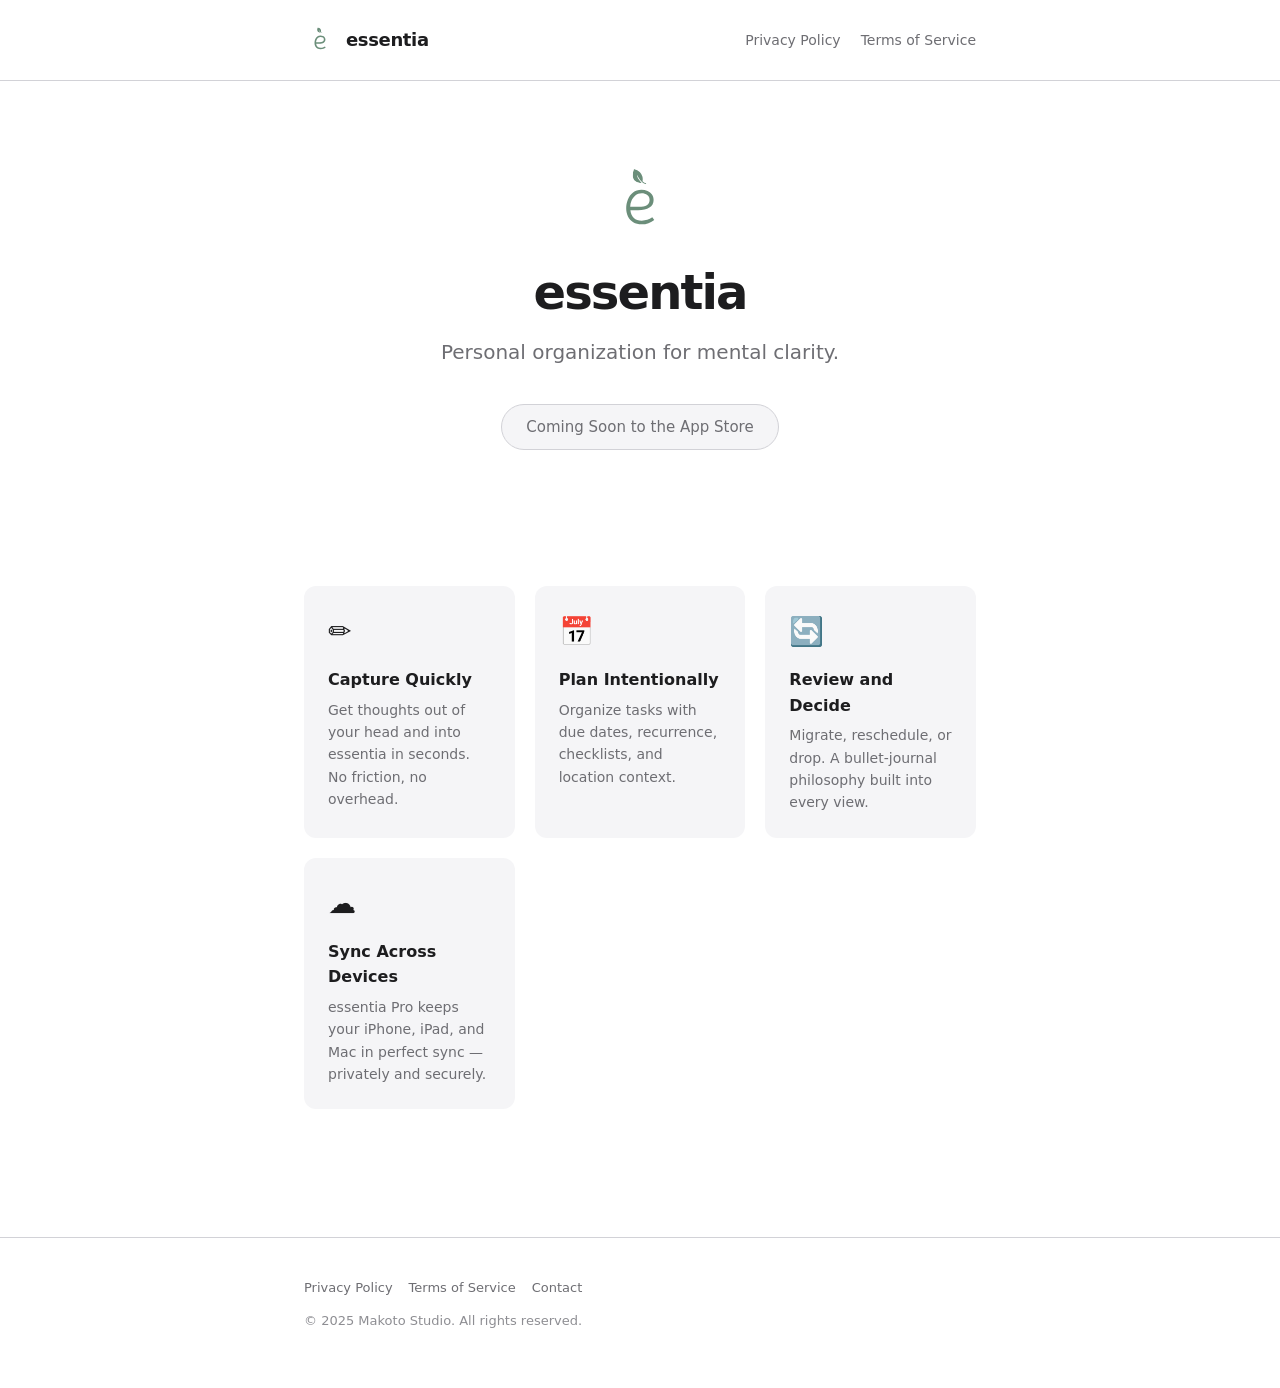
==== index.html @ 68652bc9 "feat: add landing, privacy policy, and terms of service" ====
<!DOCTYPE html>
<html lang="en">
<head>
    <meta charset="UTF-8">
    <meta name="viewport" content="width=device-width, initial-scale=1.0">
    <title>essentia — Personal organization for mental clarity</title>
    <meta name="description" content="essentia is a personal organization app for mental clarity. Capture quickly, plan intentionally, review and decide.">
    <link rel="stylesheet" href="/assets/css/styles.css">
    <meta name="theme-color" content="#6B8E7A" media="(prefers-color-scheme: light)">
    <meta name="theme-color" content="#8FB8A2" media="(prefers-color-scheme: dark)">
</head>
<body>

<header class="site-header">
    <div class="container">
        <a href="/" class="brand">
            <svg class="brand-logo" viewBox="0 0 375 375" xmlns="http://www.w3.org/2000/svg" aria-hidden="true">
                <defs>
                    <clipPath id="hdr-a"><path d="M 153 37 L 218 37 L 218 109 L 153 109 Z" clip-rule="nonzero"/></clipPath>
                    <clipPath id="hdr-b"><path d="M 143.835938 91.449219 L 158.710938 37.203125 L 231.039062 57.035156 L 216.167969 111.28125 Z" clip-rule="nonzero"/></clipPath>
                </defs>
                <g fill="currentColor">
                    <g transform="translate(109.29492, 293.578556)">
                        <path d="M 86.1875 3.140625 C 70.519531 3.140625 57.253906 -0.0976562 46.390625 -6.578125 C 35.523438 -13.054688 27.320312 -21.988281 21.78125 -33.375 C 16.25 -44.769531 13.484375 -57.675781 13.484375 -72.09375 C 13.484375 -86.300781 16.144531 -100.09375 21.46875 -113.46875 C 26.800781 -126.84375 34.847656 -137.8125 45.609375 -146.375 C 56.367188 -154.9375 69.476562 -159.21875 84.9375 -159.21875 C 95.175781 -159.21875 104.679688 -157.234375 113.453125 -153.265625 C 122.234375 -149.296875 129.179688 -143.65625 134.296875 -136.34375 C 139.421875 -129.03125 141.984375 -120.566406 141.984375 -110.953125 C 141.984375 -95.492188 135.398438 -83.53125 122.234375 -75.0625 C 109.078125 -66.601562 90.898438 -62.476562 67.703125 -62.6875 L 33.21875 -63 C 35.101562 -46.90625 40.484375 -34.679688 49.359375 -26.328125 C 58.242188 -17.972656 70.519531 -13.796875 86.1875 -13.796875 C 95.59375 -13.796875 104.316406 -15.097656 112.359375 -17.703125 C 120.410156 -20.316406 128.195312 -24.34375 135.71875 -29.78125 L 145.125 -17.234375 C 137.175781 -10.960938 128.132812 -6 118 -2.34375 C 107.875 1.3125 97.269531 3.140625 86.1875 3.140625 Z M 71.78125 -78.984375 C 106.050781 -78.984375 123.1875 -89.742188 123.1875 -111.265625 C 123.1875 -121.710938 119.578125 -129.492188 112.359375 -134.609375 C 105.148438 -139.734375 96.320312 -142.296875 85.875 -142.296875 C 74.175781 -142.296875 64.300781 -138.953125 56.25 -132.265625 C 48.207031 -125.578125 42.203125 -117.320312 38.234375 -107.5 C 34.265625 -97.6875 32.28125 -88.179688 32.28125 -78.984375 Z"/>
                    </g>
                </g>
                <g clip-path="url(#hdr-a)">
                    <g clip-path="url(#hdr-b)">
                        <path fill="currentColor" d="M 153.945312 59.90625 C 153.421875 67.816406 152.960938 75.175781 157.023438 83.140625 C 161.089844 91.105469 167.441406 95.226562 170.179688 96.925781 C 180.109375 103.167969 190.183594 103.203125 194.546875 102.910156 C 194.710938 102.890156 194.757812 102.714844 194.664062 102.59375 C 190.375 97.992188 187.121094 93.898438 184.8125 90.757812 C 181.253906 85.914062 179.082031 82.972656 177.125 78.535156 C 175.039062 73.773438 174.066406 69.449219 173.648438 66.226562 C 173.609375 66.027344 173.925781 65.921875 173.992188 66.132812 C 176.792969 72.226562 180.808594 79.449219 186.539062 86.886719 C 189.675781 90.949219 192.828125 94.480469 195.847656 97.464844 C 198.765625 101.054688 202.402344 103.984375 206.476562 105.894531 C 209.28125 107.234375 212.273438 108.121094 215.394531 108.53125 C 216.371094 108.671875 217.269531 108.0625 217.527344 107.117188 C 217.542969 107.058594 217.558594 107 217.582031 106.910156 C 217.75 105.847656 216.957031 104.804688 215.855469 104.660156 C 213.160156 104.304688 210.582031 103.53125 208.136719 102.386719 C 204.738281 100.789062 201.683594 98.398438 199.226562 95.441406 C 199.175781 95.394531 199.160156 95.328125 199.179688 95.269531 C 200.433594 89.652344 201.375 80.902344 198.261719 71.199219 C 193.300781 55.632812 181.203125 47.8125 176.5 44.839844 C 169.84375 40.667969 163.527344 38.714844 159.222656 37.757812 C 159.136719 37.730469 159.058594 37.773438 159.007812 37.855469 C 155.355469 47.003906 154.289062 54.828125 153.945312 59.90625 Z" fill-rule="nonzero"/>
                    </g>
                </g>
            </svg>
            <span class="brand-name">essentia</span>
        </a>
        <nav class="site-nav">
            <a href="/privacy">Privacy Policy</a>
            <a href="/terms">Terms of Service</a>
        </nav>
    </div>
</header>

<main>
    <section class="hero">
        <div class="container">
            <svg class="hero-logo" viewBox="0 0 375 375" xmlns="http://www.w3.org/2000/svg" aria-hidden="true">
                <defs>
                    <clipPath id="hero-a"><path d="M 153 37 L 218 37 L 218 109 L 153 109 Z" clip-rule="nonzero"/></clipPath>
                    <clipPath id="hero-b"><path d="M 143.835938 91.449219 L 158.710938 37.203125 L 231.039062 57.035156 L 216.167969 111.28125 Z" clip-rule="nonzero"/></clipPath>
                </defs>
                <g fill="currentColor">
                    <g transform="translate(109.29492, 293.578556)">
                        <path d="M 86.1875 3.140625 C 70.519531 3.140625 57.253906 -0.0976562 46.390625 -6.578125 C 35.523438 -13.054688 27.320312 -21.988281 21.78125 -33.375 C 16.25 -44.769531 13.484375 -57.675781 13.484375 -72.09375 C 13.484375 -86.300781 16.144531 -100.09375 21.46875 -113.46875 C 26.800781 -126.84375 34.847656 -137.8125 45.609375 -146.375 C 56.367188 -154.9375 69.476562 -159.21875 84.9375 -159.21875 C 95.175781 -159.21875 104.679688 -157.234375 113.453125 -153.265625 C 122.234375 -149.296875 129.179688 -143.65625 134.296875 -136.34375 C 139.421875 -129.03125 141.984375 -120.566406 141.984375 -110.953125 C 141.984375 -95.492188 135.398438 -83.53125 122.234375 -75.0625 C 109.078125 -66.601562 90.898438 -62.476562 67.703125 -62.6875 L 33.21875 -63 C 35.101562 -46.90625 40.484375 -34.679688 49.359375 -26.328125 C 58.242188 -17.972656 70.519531 -13.796875 86.1875 -13.796875 C 95.59375 -13.796875 104.316406 -15.097656 112.359375 -17.703125 C 120.410156 -20.316406 128.195312 -24.34375 135.71875 -29.78125 L 145.125 -17.234375 C 137.175781 -10.960938 128.132812 -6 118 -2.34375 C 107.875 1.3125 97.269531 3.140625 86.1875 3.140625 Z M 71.78125 -78.984375 C 106.050781 -78.984375 123.1875 -89.742188 123.1875 -111.265625 C 123.1875 -121.710938 119.578125 -129.492188 112.359375 -134.609375 C 105.148438 -139.734375 96.320312 -142.296875 85.875 -142.296875 C 74.175781 -142.296875 64.300781 -138.953125 56.25 -132.265625 C 48.207031 -125.578125 42.203125 -117.320312 38.234375 -107.5 C 34.265625 -97.6875 32.28125 -88.179688 32.28125 -78.984375 Z"/>
                    </g>
                </g>
                <g clip-path="url(#hero-a)">
                    <g clip-path="url(#hero-b)">
                        <path fill="currentColor" d="M 153.945312 59.90625 C 153.421875 67.816406 152.960938 75.175781 157.023438 83.140625 C 161.089844 91.105469 167.441406 95.226562 170.179688 96.925781 C 180.109375 103.167969 190.183594 103.203125 194.546875 102.910156 C 194.710938 102.890156 194.757812 102.714844 194.664062 102.59375 C 190.375 97.992188 187.121094 93.898438 184.8125 90.757812 C 181.253906 85.914062 179.082031 82.972656 177.125 78.535156 C 175.039062 73.773438 174.066406 69.449219 173.648438 66.226562 C 173.609375 66.027344 173.925781 65.921875 173.992188 66.132812 C 176.792969 72.226562 180.808594 79.449219 186.539062 86.886719 C 189.675781 90.949219 192.828125 94.480469 195.847656 97.464844 C 198.765625 101.054688 202.402344 103.984375 206.476562 105.894531 C 209.28125 107.234375 212.273438 108.121094 215.394531 108.53125 C 216.371094 108.671875 217.269531 108.0625 217.527344 107.117188 C 217.542969 107.058594 217.558594 107 217.582031 106.910156 C 217.75 105.847656 216.957031 104.804688 215.855469 104.660156 C 213.160156 104.304688 210.582031 103.53125 208.136719 102.386719 C 204.738281 100.789062 201.683594 98.398438 199.226562 95.441406 C 199.175781 95.394531 199.160156 95.328125 199.179688 95.269531 C 200.433594 89.652344 201.375 80.902344 198.261719 71.199219 C 193.300781 55.632812 181.203125 47.8125 176.5 44.839844 C 169.84375 40.667969 163.527344 38.714844 159.222656 37.757812 C 159.136719 37.730469 159.058594 37.773438 159.007812 37.855469 C 155.355469 47.003906 154.289062 54.828125 153.945312 59.90625 Z" fill-rule="nonzero"/>
                    </g>
                </g>
            </svg>

            <h1 class="hero-title">essentia</h1>
            <p class="hero-tagline">Personal organization for mental clarity.</p>

            <span class="coming-soon">Coming Soon to the App Store</span>
        </div>
    </section>

    <section class="features">
        <div class="container">
            <div class="features-grid">
                <div class="feature-card">
                    <span class="feature-icon">&#9999;&#65039;</span>
                    <p class="feature-title">Capture Quickly</p>
                    <p class="feature-desc">Get thoughts out of your head and into essentia in seconds. No friction, no overhead.</p>
                </div>
                <div class="feature-card">
                    <span class="feature-icon">&#128197;</span>
                    <p class="feature-title">Plan Intentionally</p>
                    <p class="feature-desc">Organize tasks with due dates, recurrence, checklists, and location context.</p>
                </div>
                <div class="feature-card">
                    <span class="feature-icon">&#128260;</span>
                    <p class="feature-title">Review and Decide</p>
                    <p class="feature-desc">Migrate, reschedule, or drop. A bullet-journal philosophy built into every view.</p>
                </div>
                <div class="feature-card">
                    <span class="feature-icon">&#9729;&#65039;</span>
                    <p class="feature-title">Sync Across Devices</p>
                    <p class="feature-desc">essentia Pro keeps your iPhone, iPad, and Mac in perfect sync — privately and securely.</p>
                </div>
            </div>
        </div>
    </section>
</main>

<footer class="site-footer">
    <div class="container">
        <div class="footer-links">
            <a href="/privacy">Privacy Policy</a>
            <a href="/terms">Terms of Service</a>
            <a href="mailto:developer@makotostudio.dev">Contact</a>
        </div>
        <p class="footer-copy">&copy; 2025 Makoto Studio. All rights reserved.</p>
    </div>
</footer>

</body>
</html>
---- assets/css/styles.css ----
/* essentia — shared styles */

:root {
    --accent: #6B8E7A;
    --accent-hover: #587566;
    --bg: #FFFFFF;
    --bg-secondary: #F5F5F7;
    --text-primary: #1D1D1F;
    --text-secondary: #6E6E73;
    --text-tertiary: #8E8E93;
    --border: #D2D2D7;
    --link: #6B8E7A;
    --max-width: 720px;
    --radius: 12px;
    --radius-sm: 8px;
}

@media (prefers-color-scheme: dark) {
    :root {
        --accent: #8FB8A2;
        --accent-hover: #A5CABA;
        --bg: #000000;
        --bg-secondary: #1C1C1E;
        --text-primary: #F5F5F7;
        --text-secondary: #A1A1A6;
        --text-tertiary: #6E6E73;
        --border: #38383A;
        --link: #8FB8A2;
    }
}

*, *::before, *::after {
    box-sizing: border-box;
    margin: 0;
    padding: 0;
}

html {
    font-size: 16px;
    -webkit-text-size-adjust: 100%;
}

body {
    font-family: -apple-system, BlinkMacSystemFont, "SF Pro Text", system-ui, sans-serif;
    background-color: var(--bg);
    color: var(--text-primary);
    line-height: 1.6;
    min-height: 100vh;
}

/* Layout */

.container {
    max-width: var(--max-width);
    margin: 0 auto;
    padding: 0 24px;
}

/* Header */

.site-header {
    padding: 24px 0;
    border-bottom: 1px solid var(--border);
}

.site-header .container {
    display: flex;
    align-items: center;
    justify-content: space-between;
    flex-wrap: wrap;
    gap: 12px;
}

.brand {
    display: flex;
    align-items: center;
    gap: 10px;
    text-decoration: none;
    color: var(--text-primary);
}

.brand-logo {
    width: 32px;
    height: 32px;
    color: var(--accent);
    flex-shrink: 0;
}

.brand-name {
    font-size: 1.125rem;
    font-weight: 600;
    letter-spacing: -0.02em;
}

.site-nav {
    display: flex;
    align-items: center;
    gap: 20px;
}

.site-nav a {
    font-size: 0.875rem;
    color: var(--text-secondary);
    text-decoration: none;
    transition: color 0.15s;
}

.site-nav a:hover {
    color: var(--accent);
}

/* Footer */

.site-footer {
    padding: 40px 0;
    border-top: 1px solid var(--border);
    margin-top: 64px;
}

.site-footer .container {
    display: flex;
    flex-direction: column;
    gap: 12px;
}

.footer-links {
    display: flex;
    flex-wrap: wrap;
    gap: 16px;
}

.footer-links a {
    font-size: 0.8125rem;
    color: var(--text-secondary);
    text-decoration: none;
    transition: color 0.15s;
}

.footer-links a:hover {
    color: var(--accent);
}

.footer-copy {
    font-size: 0.8125rem;
    color: var(--text-tertiary);
}

/* Typography */

h1 {
    font-size: 2.25rem;
    font-weight: 700;
    line-height: 1.15;
    letter-spacing: -0.03em;
    color: var(--text-primary);
}

h2 {
    font-size: 1.375rem;
    font-weight: 600;
    letter-spacing: -0.02em;
    color: var(--text-primary);
    margin-top: 2.5rem;
    margin-bottom: 0.75rem;
}

h3 {
    font-size: 1.0625rem;
    font-weight: 600;
    color: var(--text-primary);
    margin-top: 1.5rem;
    margin-bottom: 0.5rem;
}

p {
    color: var(--text-secondary);
    margin-bottom: 1rem;
}

a {
    color: var(--link);
    text-decoration: underline;
    text-decoration-color: transparent;
    transition: text-decoration-color 0.15s, color 0.15s;
}

a:hover {
    text-decoration-color: var(--link);
}

ul, ol {
    padding-left: 1.5rem;
    color: var(--text-secondary);
    margin-bottom: 1rem;
}

li {
    margin-bottom: 0.375rem;
}

/* Tables */

.table-wrap {
    overflow-x: auto;
    -webkit-overflow-scrolling: touch;
    margin: 1rem 0;
    border-radius: var(--radius-sm);
    border: 1px solid var(--border);
}

table {
    width: 100%;
    border-collapse: collapse;
    font-size: 0.875rem;
}

thead {
    background-color: var(--bg-secondary);
}

th {
    text-align: left;
    padding: 10px 14px;
    font-weight: 600;
    color: var(--text-primary);
    white-space: nowrap;
    border-bottom: 1px solid var(--border);
}

td {
    padding: 10px 14px;
    color: var(--text-secondary);
    border-bottom: 1px solid var(--border);
    vertical-align: top;
}

tr:last-child td {
    border-bottom: none;
}

/* Legal page specific */

.legal-header {
    padding: 48px 0 32px;
}

.legal-meta {
    font-size: 0.875rem;
    color: var(--text-tertiary);
    margin-top: 8px;
    margin-bottom: 0;
}

.legal-content {
    padding-bottom: 24px;
}

.legal-content > section {
    margin-bottom: 2rem;
}

/* Landing page specific */

.hero {
    padding: 80px 0 64px;
    text-align: center;
}

.hero-logo {
    width: 80px;
    height: 80px;
    color: var(--accent);
    margin: 0 auto 24px;
    display: block;
}

.hero-title {
    font-size: 3rem;
    font-weight: 700;
    letter-spacing: -0.04em;
    margin-bottom: 16px;
}

.hero-tagline {
    font-size: 1.25rem;
    color: var(--text-secondary);
    max-width: 480px;
    margin: 0 auto 36px;
}

.badge-appstore {
    display: inline-block;
    text-decoration: none;
}

.badge-appstore svg {
    height: 44px;
    width: auto;
}

.coming-soon {
    display: inline-block;
    padding: 10px 24px;
    background-color: var(--bg-secondary);
    border: 1px solid var(--border);
    border-radius: 24px;
    font-size: 0.9375rem;
    font-weight: 500;
    color: var(--text-secondary);
    text-decoration: none;
}

.features {
    padding: 32px 0 64px;
}

.features-grid {
    display: grid;
    grid-template-columns: repeat(auto-fit, minmax(200px, 1fr));
    gap: 20px;
    margin-top: 40px;
}

.feature-card {
    background-color: var(--bg-secondary);
    border-radius: var(--radius);
    padding: 24px;
}

.feature-icon {
    font-size: 1.75rem;
    margin-bottom: 12px;
    display: block;
}

.feature-title {
    font-size: 1rem;
    font-weight: 600;
    color: var(--text-primary);
    margin-bottom: 6px;
}

.feature-desc {
    font-size: 0.875rem;
    color: var(--text-secondary);
    margin-bottom: 0;
}

/* Responsive */

@media (max-width: 480px) {
    h1 {
        font-size: 1.75rem;
    }

    .hero-title {
        font-size: 2.25rem;
    }

    .hero-tagline {
        font-size: 1.0625rem;
    }

    .site-header .container {
        justify-content: flex-start;
    }
}
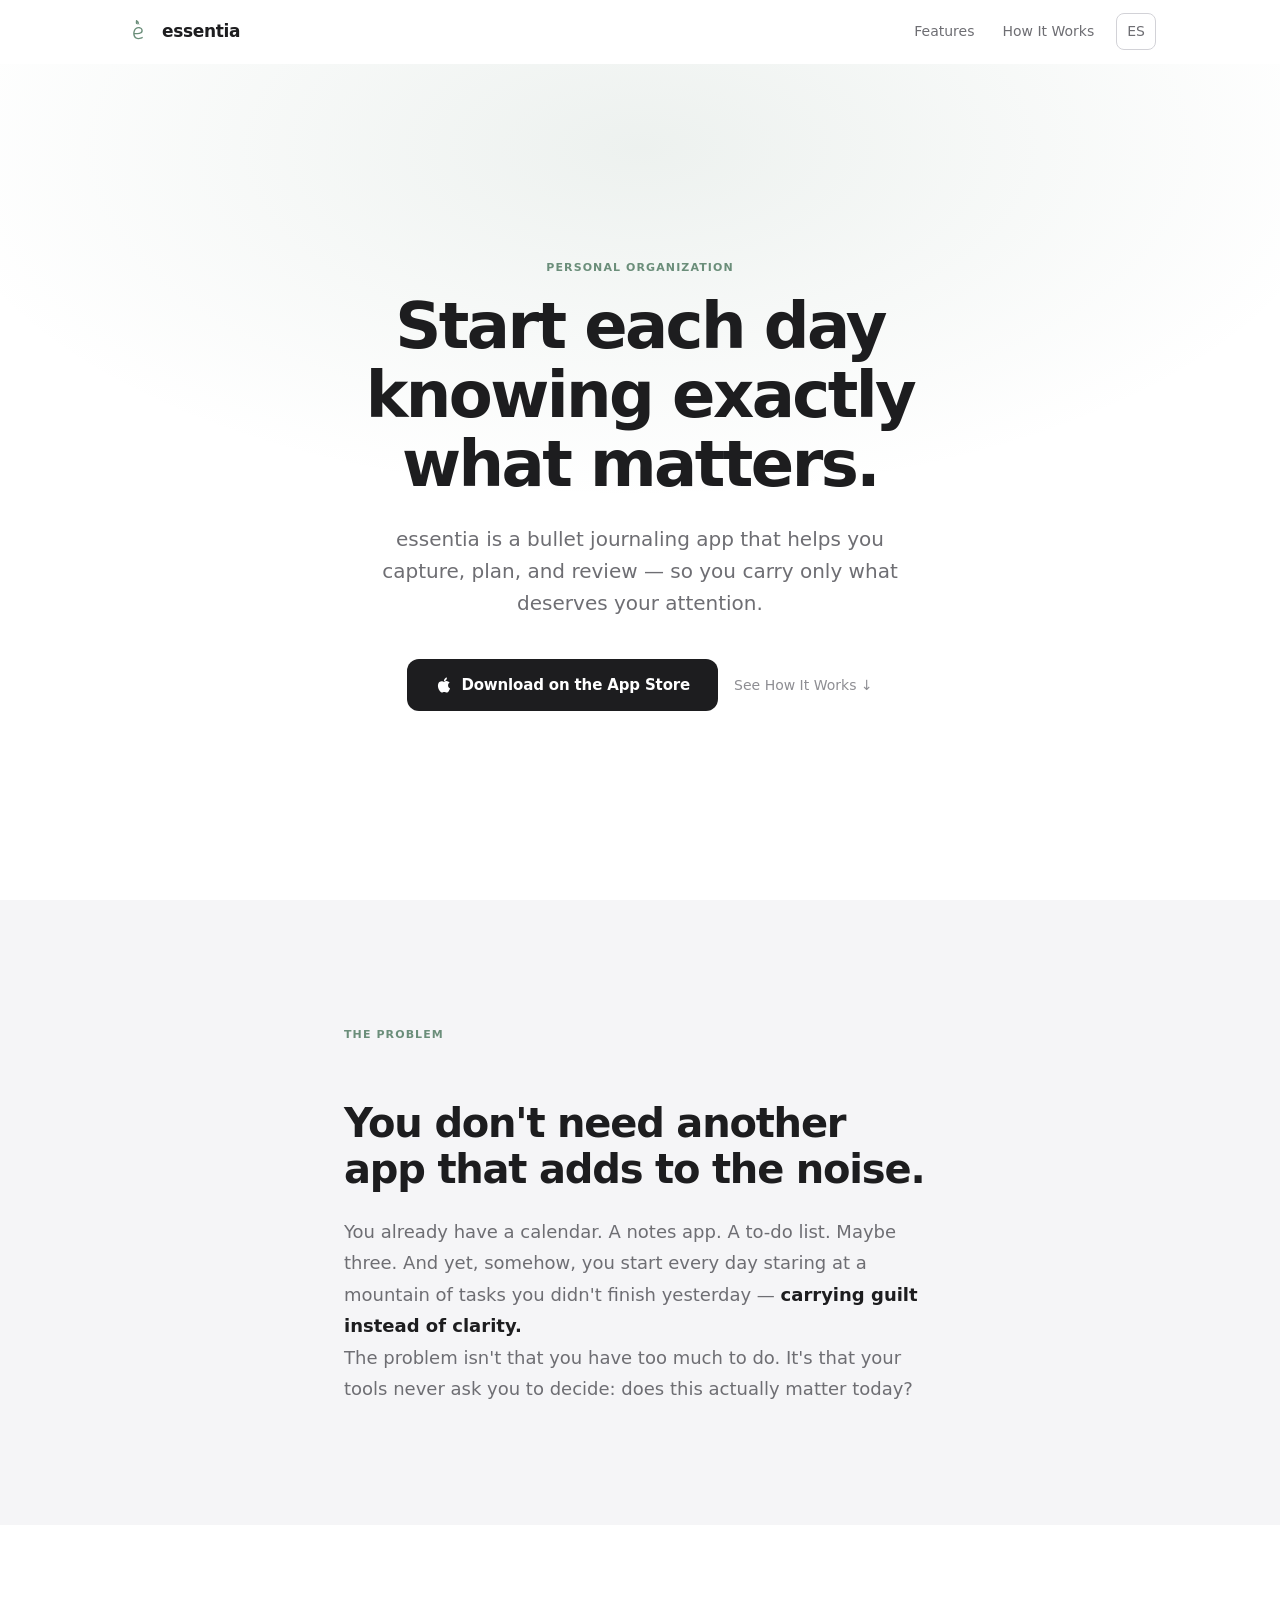
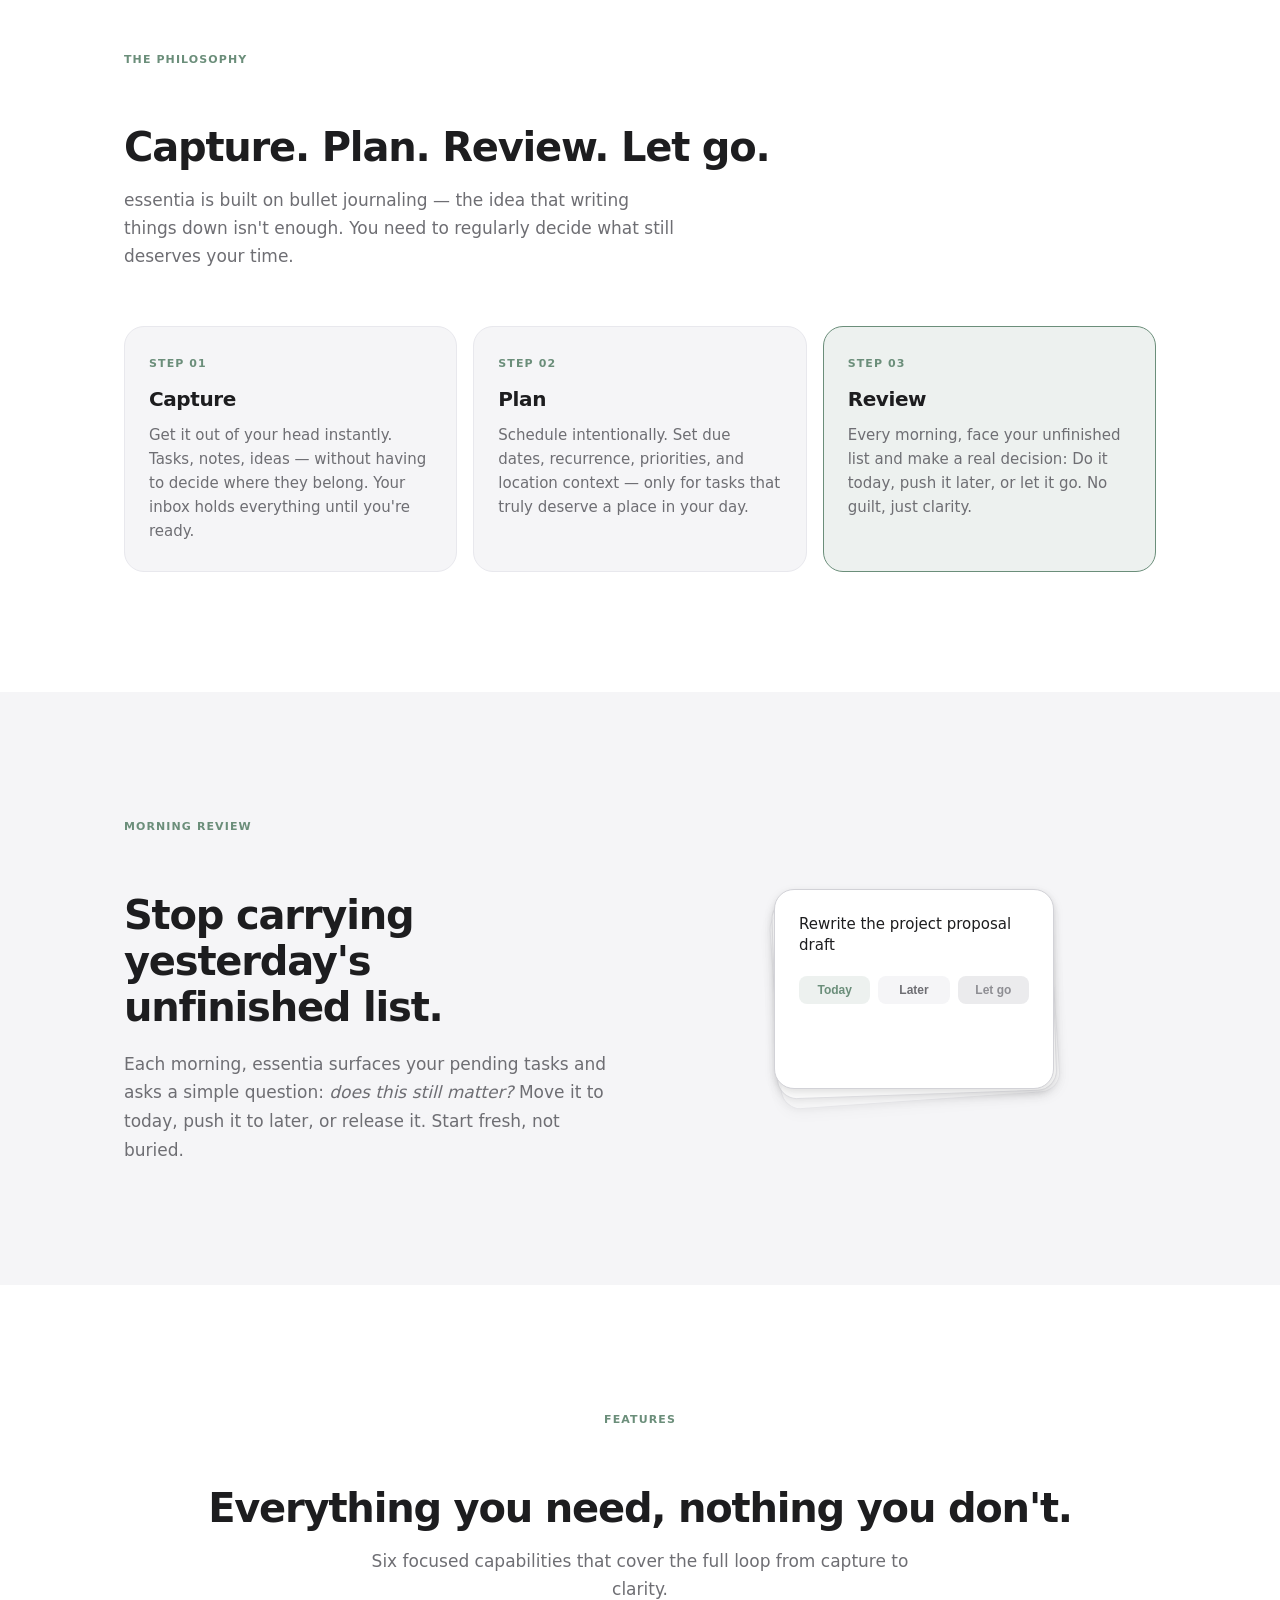
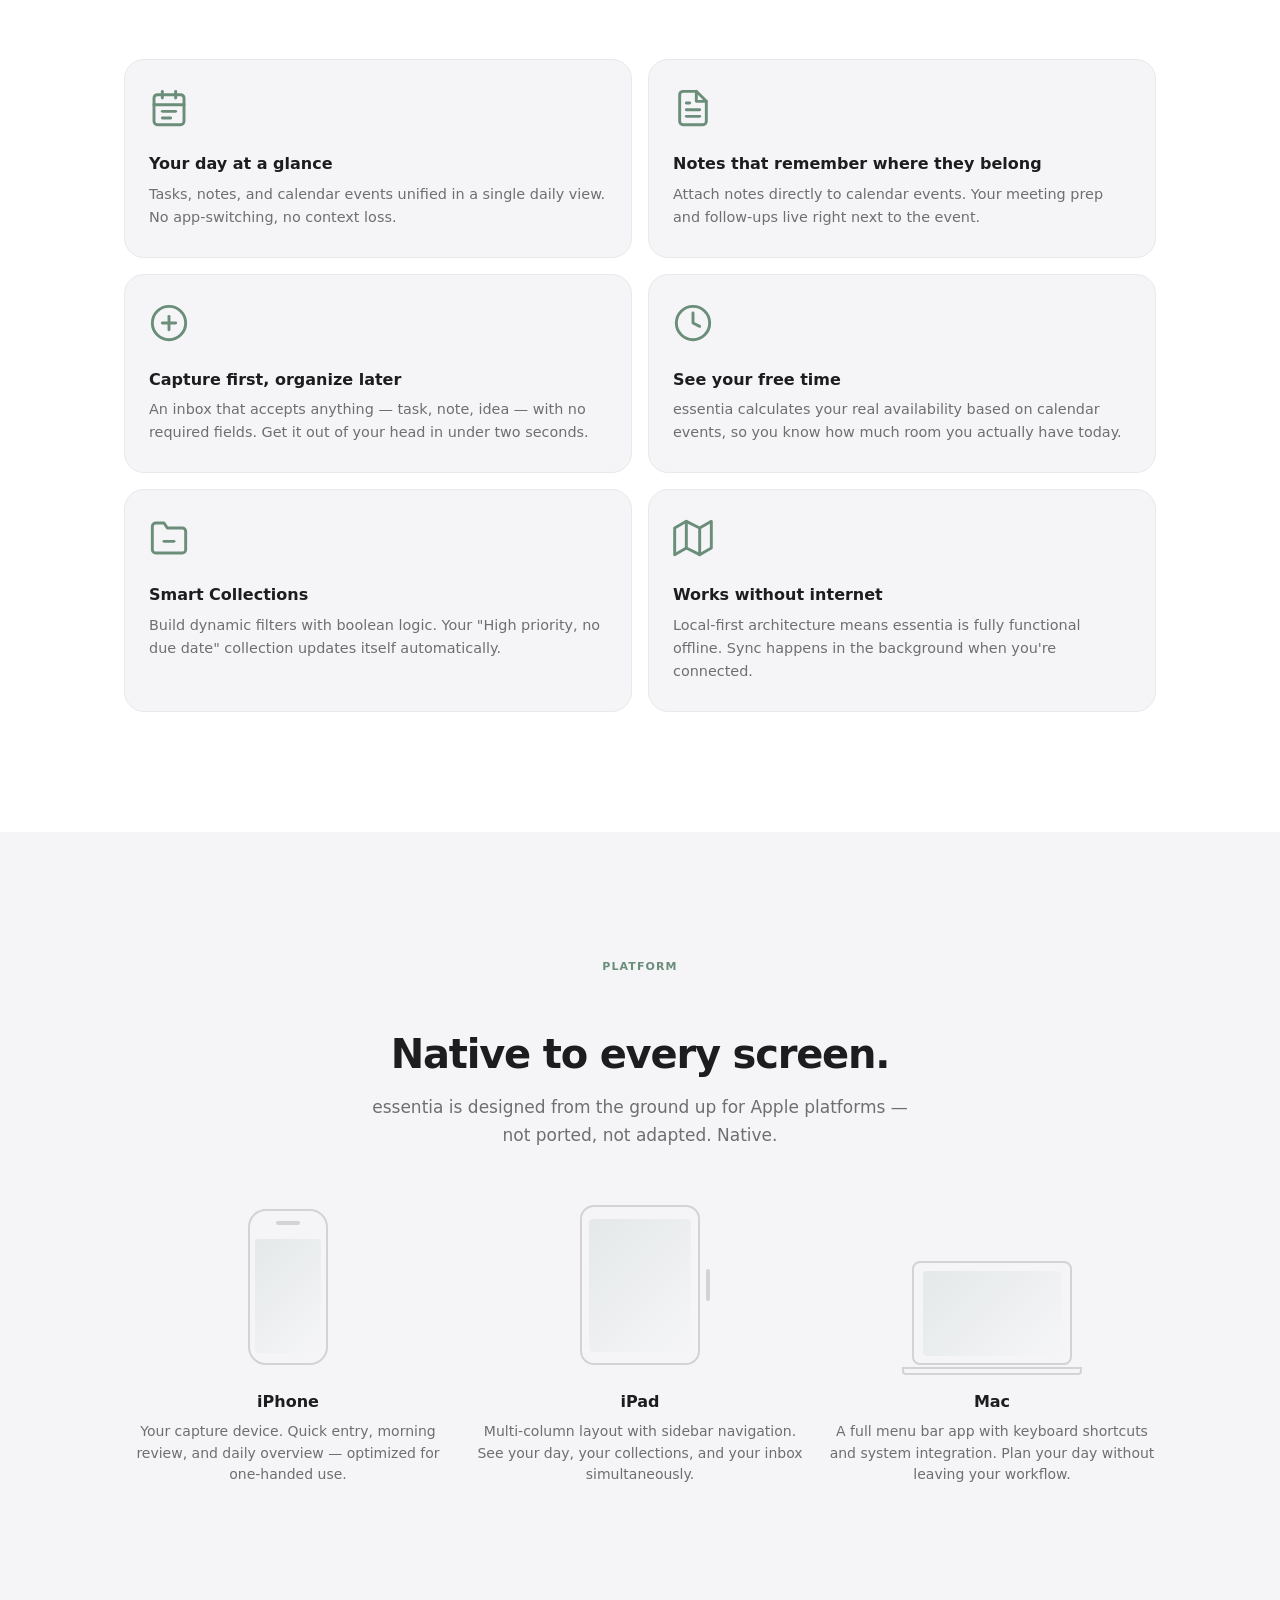
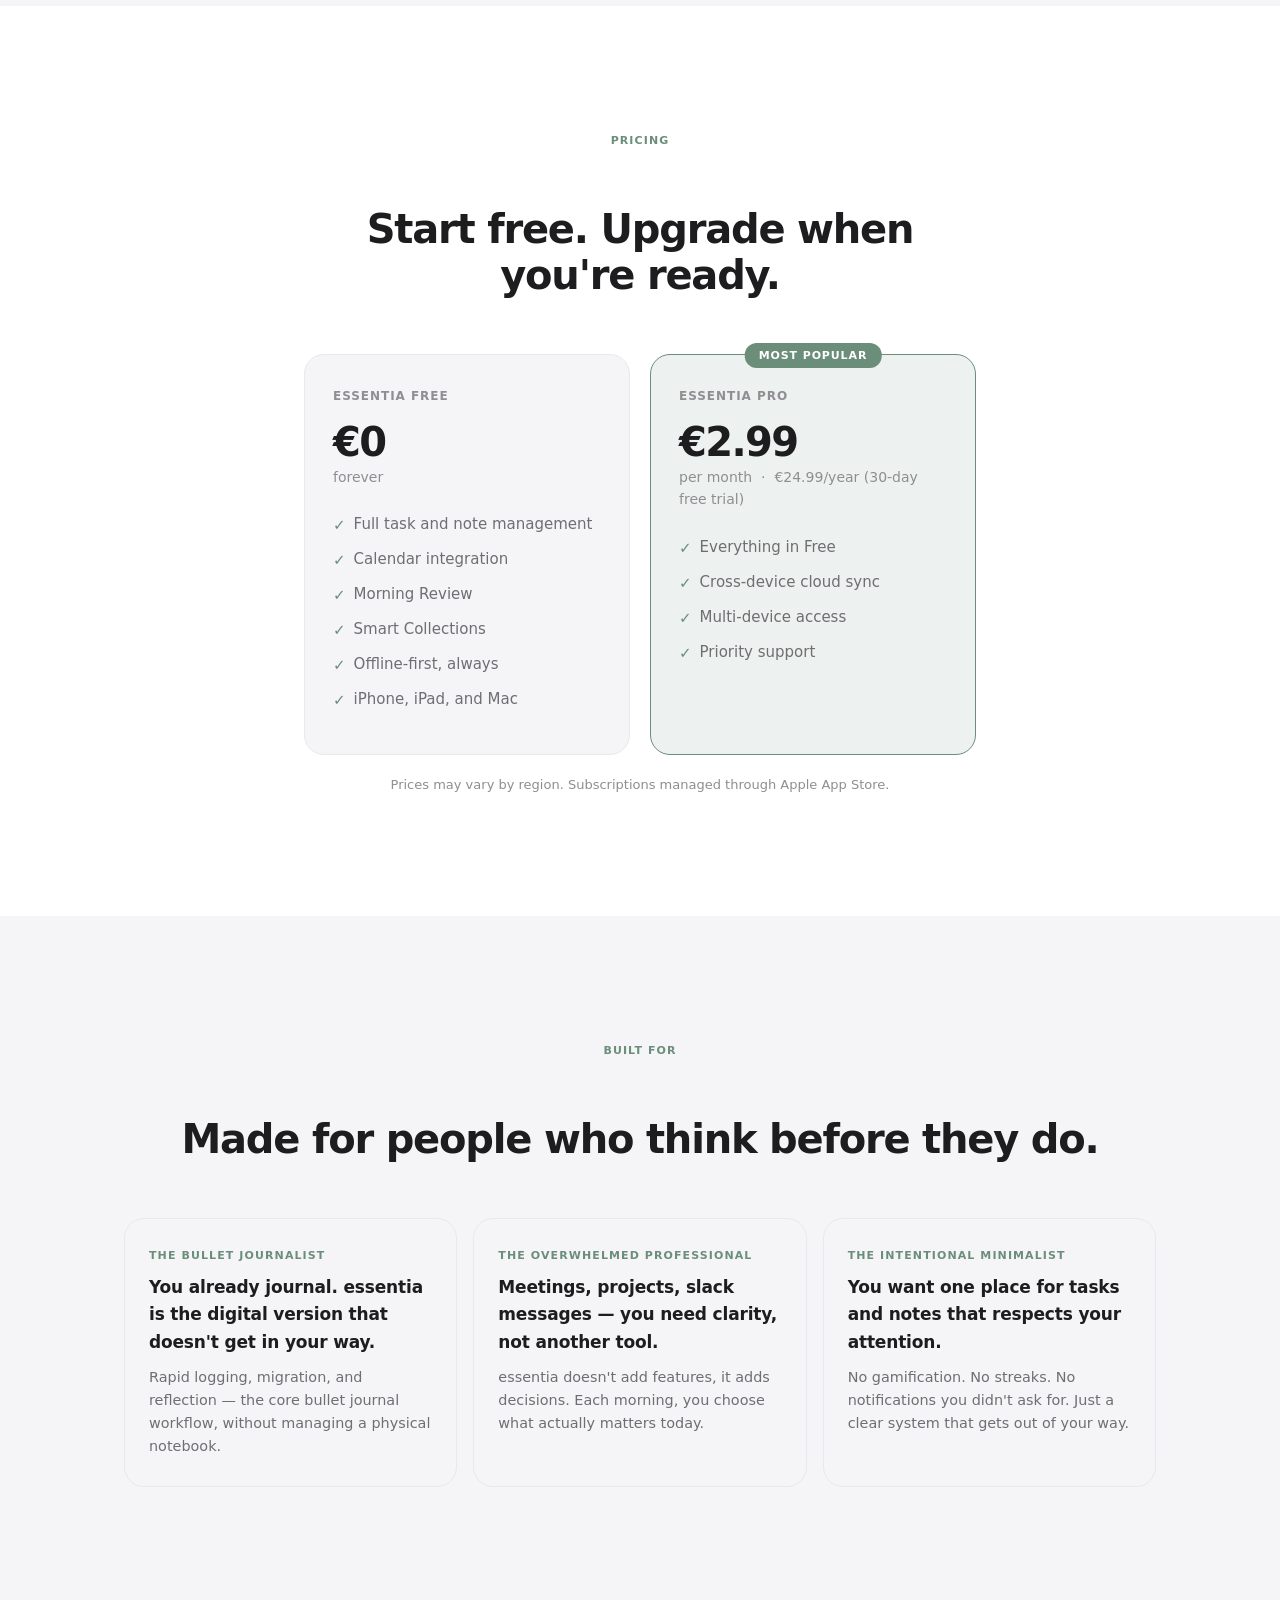
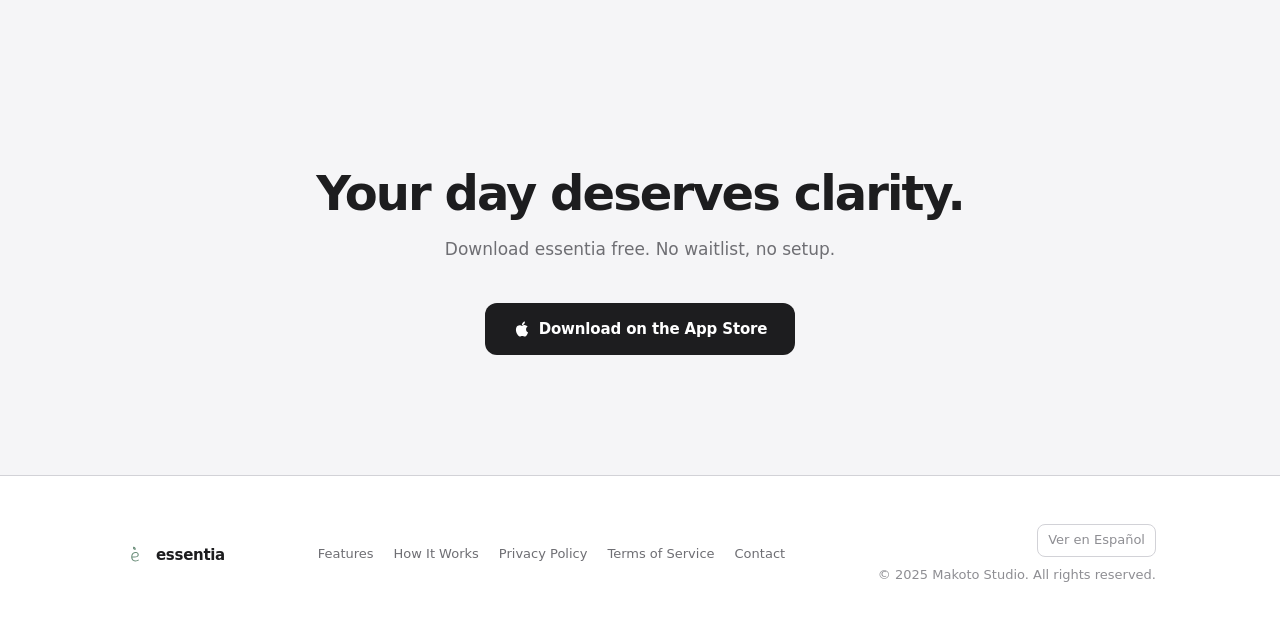
==== commit 5a220cbd: "redesign: full landing page with bilingual support (EN/ES) - Replace placeholder landing with a full" ====
--- a/index.html
+++ b/index.html
@@ -3,107 +3,16 @@
 <head>
     <meta charset="UTF-8">
     <meta name="viewport" content="width=device-width, initial-scale=1.0">
-    <title>essentia — Personal organization for mental clarity</title>
-    <meta name="description" content="essentia is a personal organization app for mental clarity. Capture quickly, plan intentionally, review and decide.">
-    <link rel="stylesheet" href="/assets/css/styles.css">
-    <meta name="theme-color" content="#6B8E7A" media="(prefers-color-scheme: light)">
-    <meta name="theme-color" content="#8FB8A2" media="(prefers-color-scheme: dark)">
+    <title>essentia</title>
+    <script>
+        var lang = (navigator.language || navigator.userLanguage || 'en').toLowerCase();
+        location.replace(lang.startsWith('es') ? '/es/' : '/en/');
+    </script>
+    <noscript>
+        <meta http-equiv="refresh" content="0;url=/en/">
+    </noscript>
 </head>
 <body>
-
-<header class="site-header">
-    <div class="container">
-        <a href="/" class="brand">
-            <svg class="brand-logo" viewBox="0 0 375 375" xmlns="http://www.w3.org/2000/svg" aria-hidden="true">
-                <defs>
-                    <clipPath id="hdr-a"><path d="M 153 37 L 218 37 L 218 109 L 153 109 Z" clip-rule="nonzero"/></clipPath>
-                    <clipPath id="hdr-b"><path d="M 143.835938 91.449219 L 158.710938 37.203125 L 231.039062 57.035156 L 216.167969 111.28125 Z" clip-rule="nonzero"/></clipPath>
-                </defs>
-                <g fill="currentColor">
-                    <g transform="translate(109.29492, 293.578556)">
-                        <path d="M 86.1875 3.140625 C 70.519531 3.140625 57.253906 -0.0976562 46.390625 -6.578125 C 35.523438 -13.054688 27.320312 -21.988281 21.78125 -33.375 C 16.25 -44.769531 13.484375 -57.675781 13.484375 -72.09375 C 13.484375 -86.300781 16.144531 -100.09375 21.46875 -113.46875 C 26.800781 -126.84375 34.847656 -137.8125 45.609375 -146.375 C 56.367188 -154.9375 69.476562 -159.21875 84.9375 -159.21875 C 95.175781 -159.21875 104.679688 -157.234375 113.453125 -153.265625 C 122.234375 -149.296875 129.179688 -143.65625 134.296875 -136.34375 C 139.421875 -129.03125 141.984375 -120.566406 141.984375 -110.953125 C 141.984375 -95.492188 135.398438 -83.53125 122.234375 -75.0625 C 109.078125 -66.601562 90.898438 -62.476562 67.703125 -62.6875 L 33.21875 -63 C 35.101562 -46.90625 40.484375 -34.679688 49.359375 -26.328125 C 58.242188 -17.972656 70.519531 -13.796875 86.1875 -13.796875 C 95.59375 -13.796875 104.316406 -15.097656 112.359375 -17.703125 C 120.410156 -20.316406 128.195312 -24.34375 135.71875 -29.78125 L 145.125 -17.234375 C 137.175781 -10.960938 128.132812 -6 118 -2.34375 C 107.875 1.3125 97.269531 3.140625 86.1875 3.140625 Z M 71.78125 -78.984375 C 106.050781 -78.984375 123.1875 -89.742188 123.1875 -111.265625 C 123.1875 -121.710938 119.578125 -129.492188 112.359375 -134.609375 C 105.148438 -139.734375 96.320312 -142.296875 85.875 -142.296875 C 74.175781 -142.296875 64.300781 -138.953125 56.25 -132.265625 C 48.207031 -125.578125 42.203125 -117.320312 38.234375 -107.5 C 34.265625 -97.6875 32.28125 -88.179688 32.28125 -78.984375 Z"/>
-                    </g>
-                </g>
-                <g clip-path="url(#hdr-a)">
-                    <g clip-path="url(#hdr-b)">
-                        <path fill="currentColor" d="M 153.945312 59.90625 C 153.421875 67.816406 152.960938 75.175781 157.023438 83.140625 C 161.089844 91.105469 167.441406 95.226562 170.179688 96.925781 C 180.109375 103.167969 190.183594 103.203125 194.546875 102.910156 C 194.710938 102.890156 194.757812 102.714844 194.664062 102.59375 C 190.375 97.992188 187.121094 93.898438 184.8125 90.757812 C 181.253906 85.914062 179.082031 82.972656 177.125 78.535156 C 175.039062 73.773438 174.066406 69.449219 173.648438 66.226562 C 173.609375 66.027344 173.925781 65.921875 173.992188 66.132812 C 176.792969 72.226562 180.808594 79.449219 186.539062 86.886719 C 189.675781 90.949219 192.828125 94.480469 195.847656 97.464844 C 198.765625 101.054688 202.402344 103.984375 206.476562 105.894531 C 209.28125 107.234375 212.273438 108.121094 215.394531 108.53125 C 216.371094 108.671875 217.269531 108.0625 217.527344 107.117188 C 217.542969 107.058594 217.558594 107 217.582031 106.910156 C 217.75 105.847656 216.957031 104.804688 215.855469 104.660156 C 213.160156 104.304688 210.582031 103.53125 208.136719 102.386719 C 204.738281 100.789062 201.683594 98.398438 199.226562 95.441406 C 199.175781 95.394531 199.160156 95.328125 199.179688 95.269531 C 200.433594 89.652344 201.375 80.902344 198.261719 71.199219 C 193.300781 55.632812 181.203125 47.8125 176.5 44.839844 C 169.84375 40.667969 163.527344 38.714844 159.222656 37.757812 C 159.136719 37.730469 159.058594 37.773438 159.007812 37.855469 C 155.355469 47.003906 154.289062 54.828125 153.945312 59.90625 Z" fill-rule="nonzero"/>
-                    </g>
-                </g>
-            </svg>
-            <span class="brand-name">essentia</span>
-        </a>
-        <nav class="site-nav">
-            <a href="/privacy">Privacy Policy</a>
-            <a href="/terms">Terms of Service</a>
-        </nav>
-    </div>
-</header>
-
-<main>
-    <section class="hero">
-        <div class="container">
-            <svg class="hero-logo" viewBox="0 0 375 375" xmlns="http://www.w3.org/2000/svg" aria-hidden="true">
-                <defs>
-                    <clipPath id="hero-a"><path d="M 153 37 L 218 37 L 218 109 L 153 109 Z" clip-rule="nonzero"/></clipPath>
-                    <clipPath id="hero-b"><path d="M 143.835938 91.449219 L 158.710938 37.203125 L 231.039062 57.035156 L 216.167969 111.28125 Z" clip-rule="nonzero"/></clipPath>
-                </defs>
-                <g fill="currentColor">
-                    <g transform="translate(109.29492, 293.578556)">
-                        <path d="M 86.1875 3.140625 C 70.519531 3.140625 57.253906 -0.0976562 46.390625 -6.578125 C 35.523438 -13.054688 27.320312 -21.988281 21.78125 -33.375 C 16.25 -44.769531 13.484375 -57.675781 13.484375 -72.09375 C 13.484375 -86.300781 16.144531 -100.09375 21.46875 -113.46875 C 26.800781 -126.84375 34.847656 -137.8125 45.609375 -146.375 C 56.367188 -154.9375 69.476562 -159.21875 84.9375 -159.21875 C 95.175781 -159.21875 104.679688 -157.234375 113.453125 -153.265625 C 122.234375 -149.296875 129.179688 -143.65625 134.296875 -136.34375 C 139.421875 -129.03125 141.984375 -120.566406 141.984375 -110.953125 C 141.984375 -95.492188 135.398438 -83.53125 122.234375 -75.0625 C 109.078125 -66.601562 90.898438 -62.476562 67.703125 -62.6875 L 33.21875 -63 C 35.101562 -46.90625 40.484375 -34.679688 49.359375 -26.328125 C 58.242188 -17.972656 70.519531 -13.796875 86.1875 -13.796875 C 95.59375 -13.796875 104.316406 -15.097656 112.359375 -17.703125 C 120.410156 -20.316406 128.195312 -24.34375 135.71875 -29.78125 L 145.125 -17.234375 C 137.175781 -10.960938 128.132812 -6 118 -2.34375 C 107.875 1.3125 97.269531 3.140625 86.1875 3.140625 Z M 71.78125 -78.984375 C 106.050781 -78.984375 123.1875 -89.742188 123.1875 -111.265625 C 123.1875 -121.710938 119.578125 -129.492188 112.359375 -134.609375 C 105.148438 -139.734375 96.320312 -142.296875 85.875 -142.296875 C 74.175781 -142.296875 64.300781 -138.953125 56.25 -132.265625 C 48.207031 -125.578125 42.203125 -117.320312 38.234375 -107.5 C 34.265625 -97.6875 32.28125 -88.179688 32.28125 -78.984375 Z"/>
-                    </g>
-                </g>
-                <g clip-path="url(#hero-a)">
-                    <g clip-path="url(#hero-b)">
-                        <path fill="currentColor" d="M 153.945312 59.90625 C 153.421875 67.816406 152.960938 75.175781 157.023438 83.140625 C 161.089844 91.105469 167.441406 95.226562 170.179688 96.925781 C 180.109375 103.167969 190.183594 103.203125 194.546875 102.910156 C 194.710938 102.890156 194.757812 102.714844 194.664062 102.59375 C 190.375 97.992188 187.121094 93.898438 184.8125 90.757812 C 181.253906 85.914062 179.082031 82.972656 177.125 78.535156 C 175.039062 73.773438 174.066406 69.449219 173.648438 66.226562 C 173.609375 66.027344 173.925781 65.921875 173.992188 66.132812 C 176.792969 72.226562 180.808594 79.449219 186.539062 86.886719 C 189.675781 90.949219 192.828125 94.480469 195.847656 97.464844 C 198.765625 101.054688 202.402344 103.984375 206.476562 105.894531 C 209.28125 107.234375 212.273438 108.121094 215.394531 108.53125 C 216.371094 108.671875 217.269531 108.0625 217.527344 107.117188 C 217.542969 107.058594 217.558594 107 217.582031 106.910156 C 217.75 105.847656 216.957031 104.804688 215.855469 104.660156 C 213.160156 104.304688 210.582031 103.53125 208.136719 102.386719 C 204.738281 100.789062 201.683594 98.398438 199.226562 95.441406 C 199.175781 95.394531 199.160156 95.328125 199.179688 95.269531 C 200.433594 89.652344 201.375 80.902344 198.261719 71.199219 C 193.300781 55.632812 181.203125 47.8125 176.5 44.839844 C 169.84375 40.667969 163.527344 38.714844 159.222656 37.757812 C 159.136719 37.730469 159.058594 37.773438 159.007812 37.855469 C 155.355469 47.003906 154.289062 54.828125 153.945312 59.90625 Z" fill-rule="nonzero"/>
-                    </g>
-                </g>
-            </svg>
-
-            <h1 class="hero-title">essentia</h1>
-            <p class="hero-tagline">Personal organization for mental clarity.</p>
-
-            <span class="coming-soon">Coming Soon to the App Store</span>
-        </div>
-    </section>
-
-    <section class="features">
-        <div class="container">
-            <div class="features-grid">
-                <div class="feature-card">
-                    <span class="feature-icon">&#9999;&#65039;</span>
-                    <p class="feature-title">Capture Quickly</p>
-                    <p class="feature-desc">Get thoughts out of your head and into essentia in seconds. No friction, no overhead.</p>
-                </div>
-                <div class="feature-card">
-                    <span class="feature-icon">&#128197;</span>
-                    <p class="feature-title">Plan Intentionally</p>
-                    <p class="feature-desc">Organize tasks with due dates, recurrence, checklists, and location context.</p>
-                </div>
-                <div class="feature-card">
-                    <span class="feature-icon">&#128260;</span>
-                    <p class="feature-title">Review and Decide</p>
-                    <p class="feature-desc">Migrate, reschedule, or drop. A bullet-journal philosophy built into every view.</p>
-                </div>
-                <div class="feature-card">
-                    <span class="feature-icon">&#9729;&#65039;</span>
-                    <p class="feature-title">Sync Across Devices</p>
-                    <p class="feature-desc">essentia Pro keeps your iPhone, iPad, and Mac in perfect sync — privately and securely.</p>
-                </div>
-            </div>
-        </div>
-    </section>
-</main>
-
-<footer class="site-footer">
-    <div class="container">
-        <div class="footer-links">
-            <a href="/privacy">Privacy Policy</a>
-            <a href="/terms">Terms of Service</a>
-            <a href="mailto:developer@makotostudio.dev">Contact</a>
-        </div>
-        <p class="footer-copy">&copy; 2025 Makoto Studio. All rights reserved.</p>
-    </div>
-</footer>
-
+    <p>Redirecting&hellip; <a href="/en/">Continue to essentia</a></p>
 </body>
 </html>
